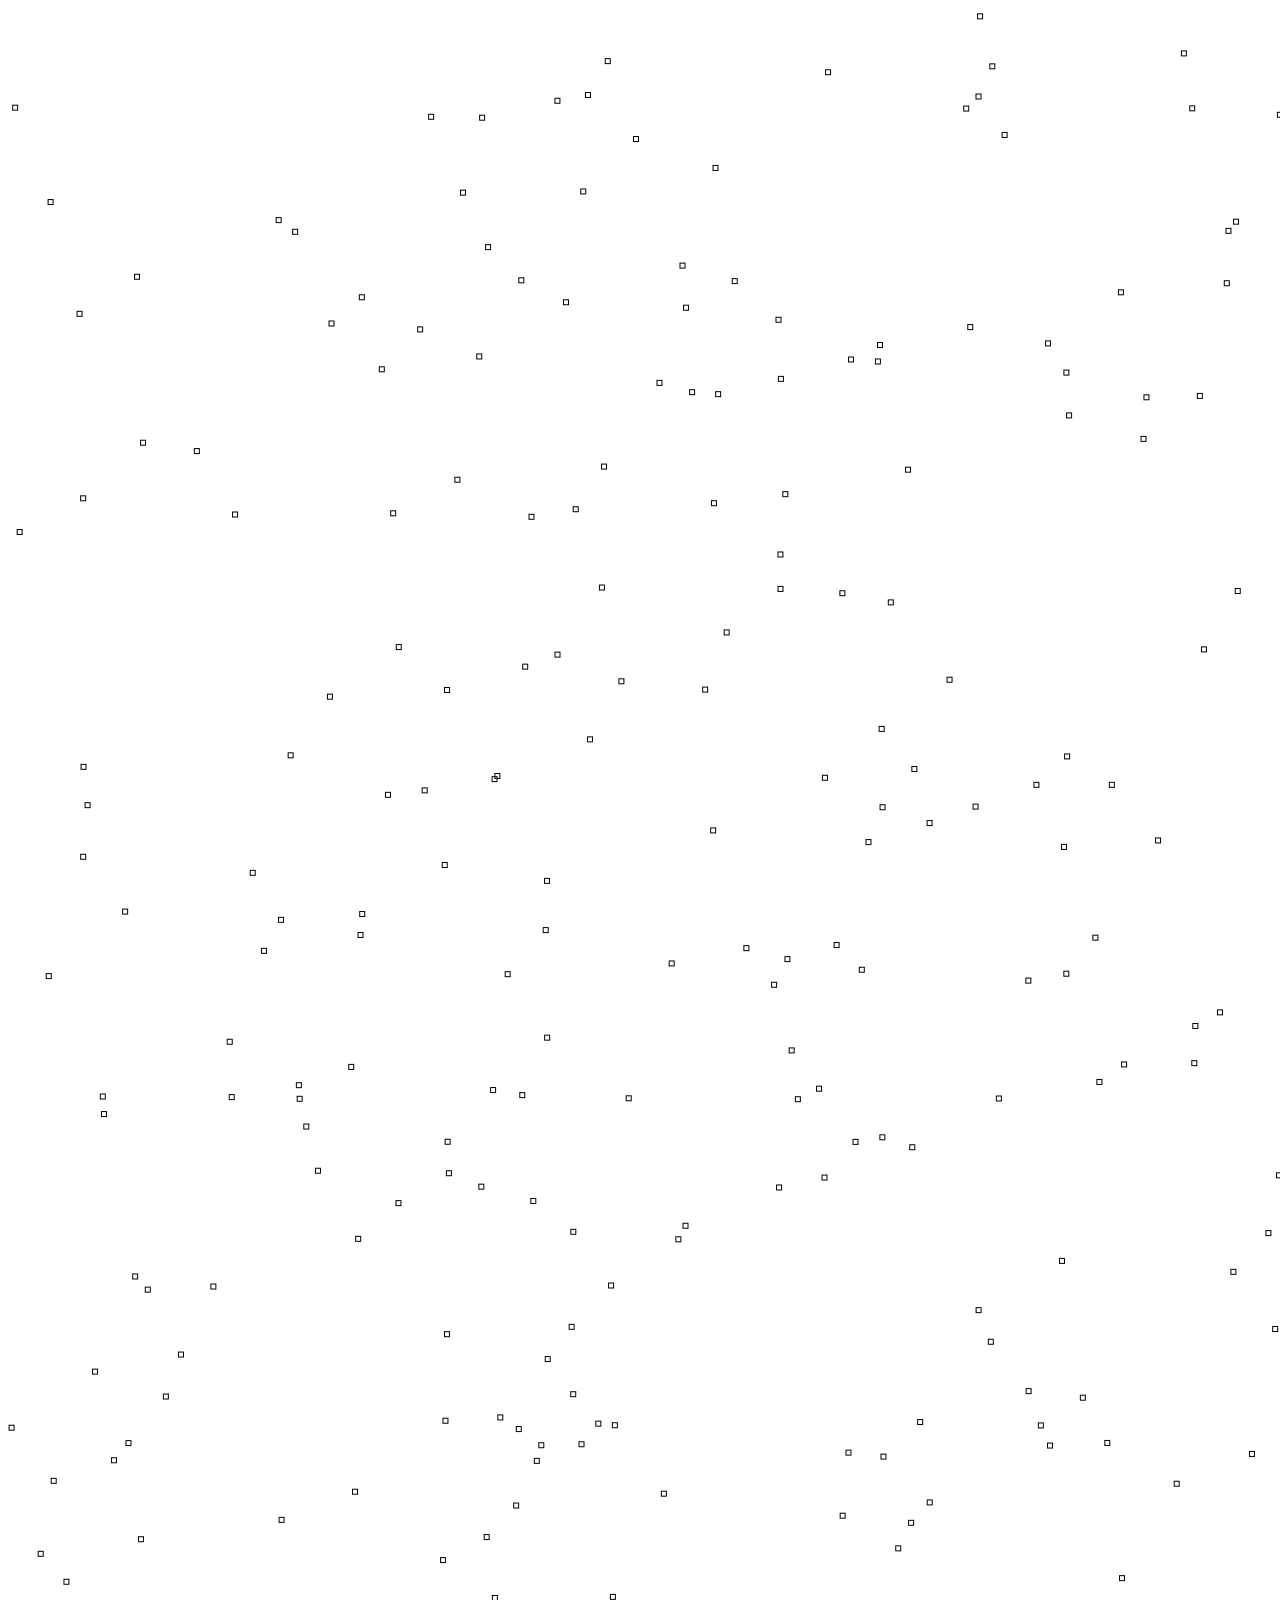
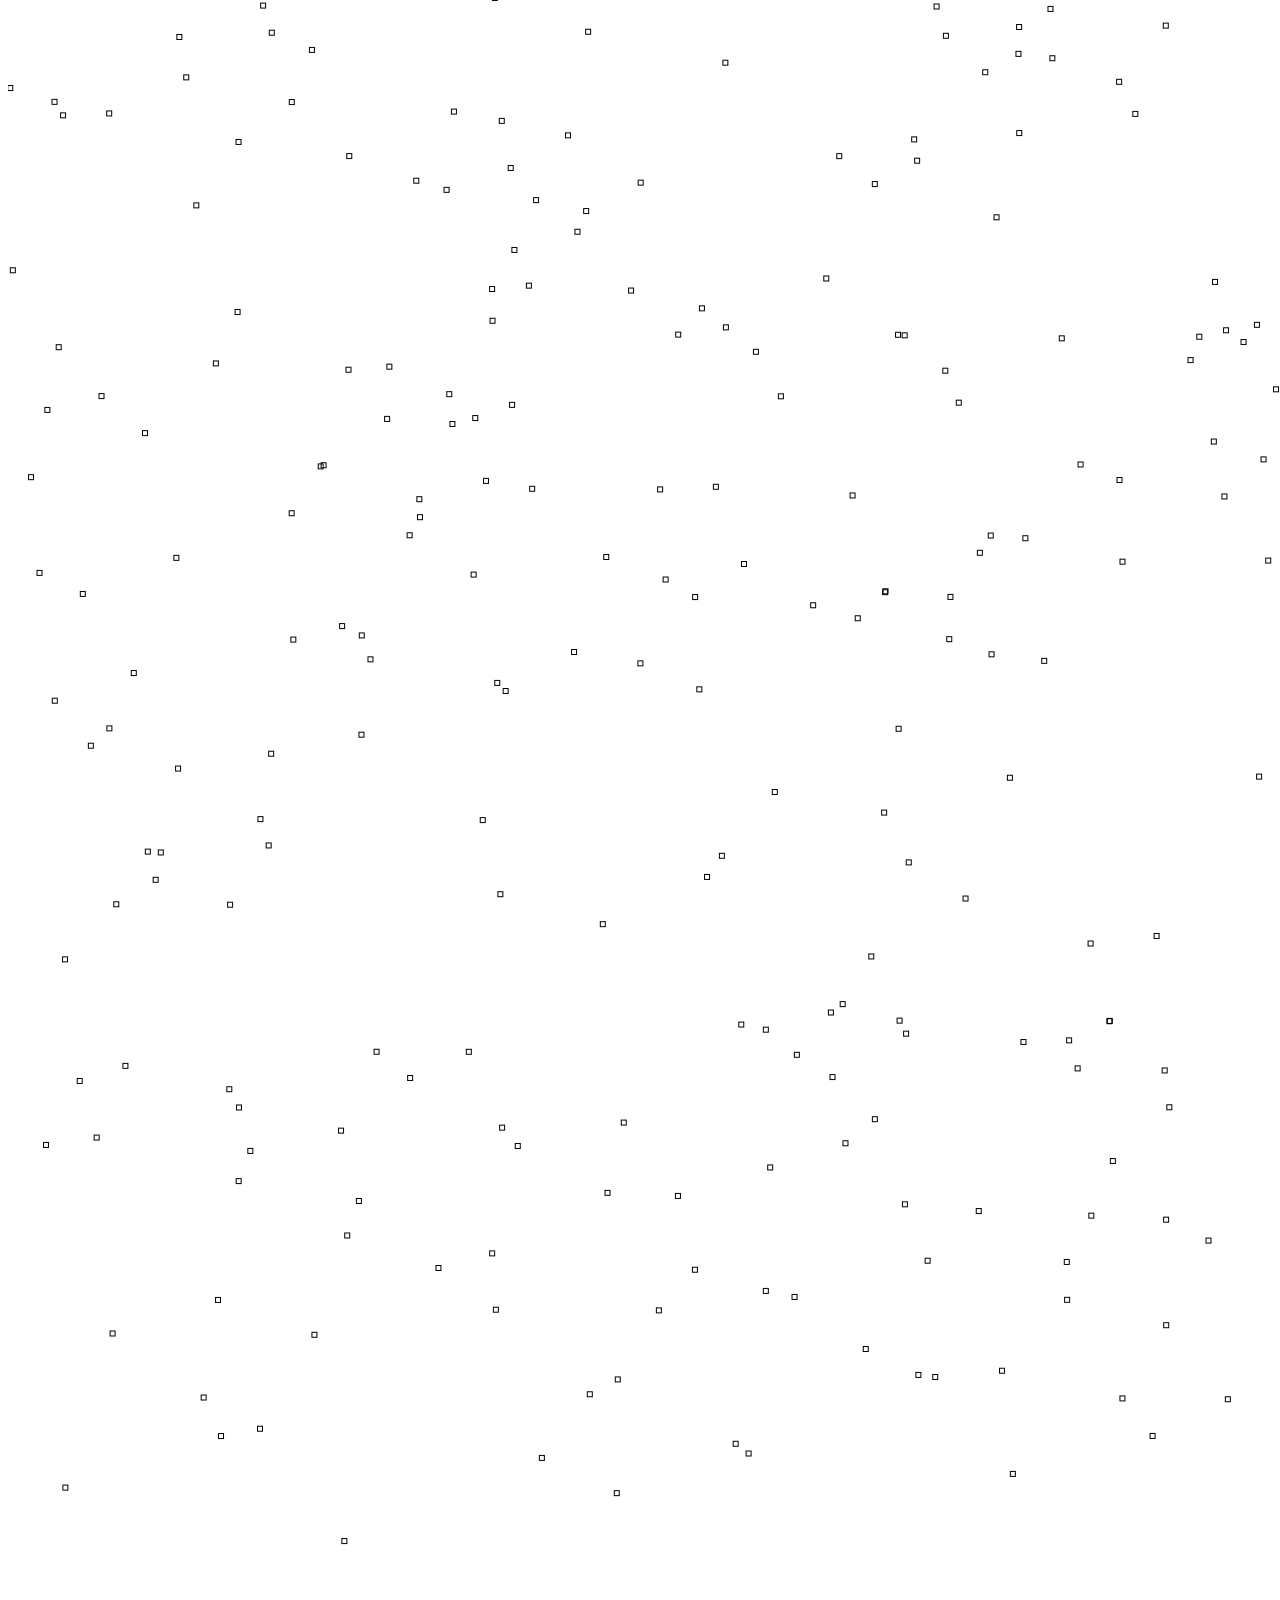
==== docs/index.html @ 8696055e "240224-2" ====
<!doctype html>
<html lang="ja">
  <head>
    <meta charset="utf-8">
    <meta name="viewport" content="width=device-width, initial-scale=1.0">
      <title>Aquarium</title>
  </head>
  <body>
    <!-- <h1>
      Hellow Aquarium!!
    </h1> -->
    <canvas id = "canvas" width="3200" height="3200">
      キャンバスの表示内容を説明する代替テキストです。
    </canvas>
    <script src="Src/main.js"></script>
  </body>
</html>
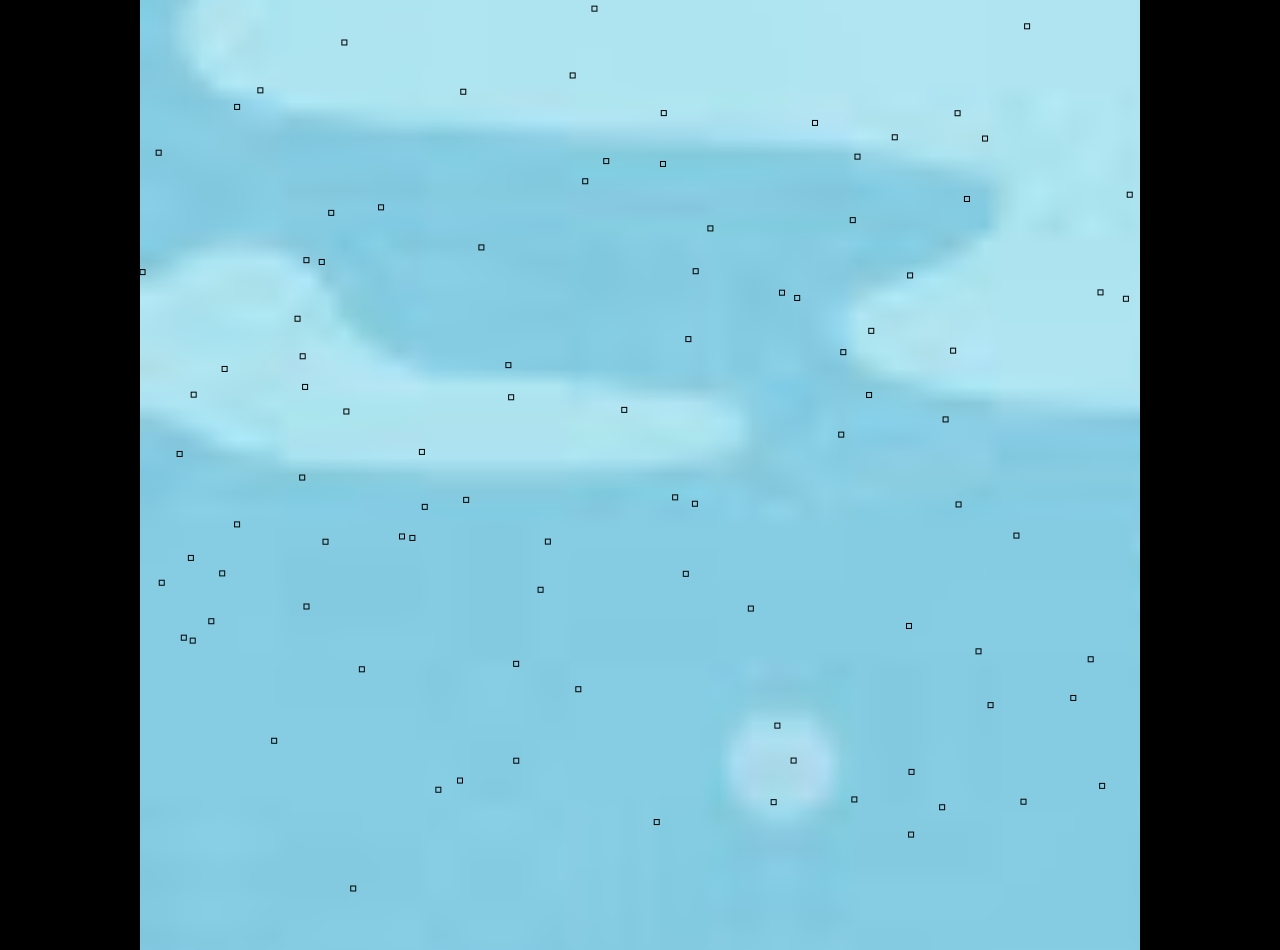
==== commit 0c599581: "240224-3" ====
--- a/docs/index.html
+++ b/docs/index.html
@@ -3,13 +3,14 @@
   <head>
     <meta charset="utf-8">
     <meta name="viewport" content="width=device-width, initial-scale=1.0">
+    <link rel="stylesheet" href="Src/main.css">
       <title>Aquarium</title>
   </head>
   <body>
     <!-- <h1>
       Hellow Aquarium!!
     </h1> -->
-    <canvas id = "canvas" width="3200" height="3200">
+    <canvas id = "canvas" width="1000" height="1000">
       キャンバスの表示内容を説明する代替テキストです。
     </canvas>
     <script src="Src/main.js"></script>
--- a/docs/Src/main.css
+++ b/docs/Src/main.css
@@ -0,0 +1,15 @@
+html, body {
+    margin: 0;
+    padding: 0;
+    background-color: #000; 
+  }
+  
+  canvas {
+    display: block;
+    position: absolute;
+    top: 0;
+    right: 0;
+    bottom: 0;
+    left: 0;
+    margin: auto;
+  }
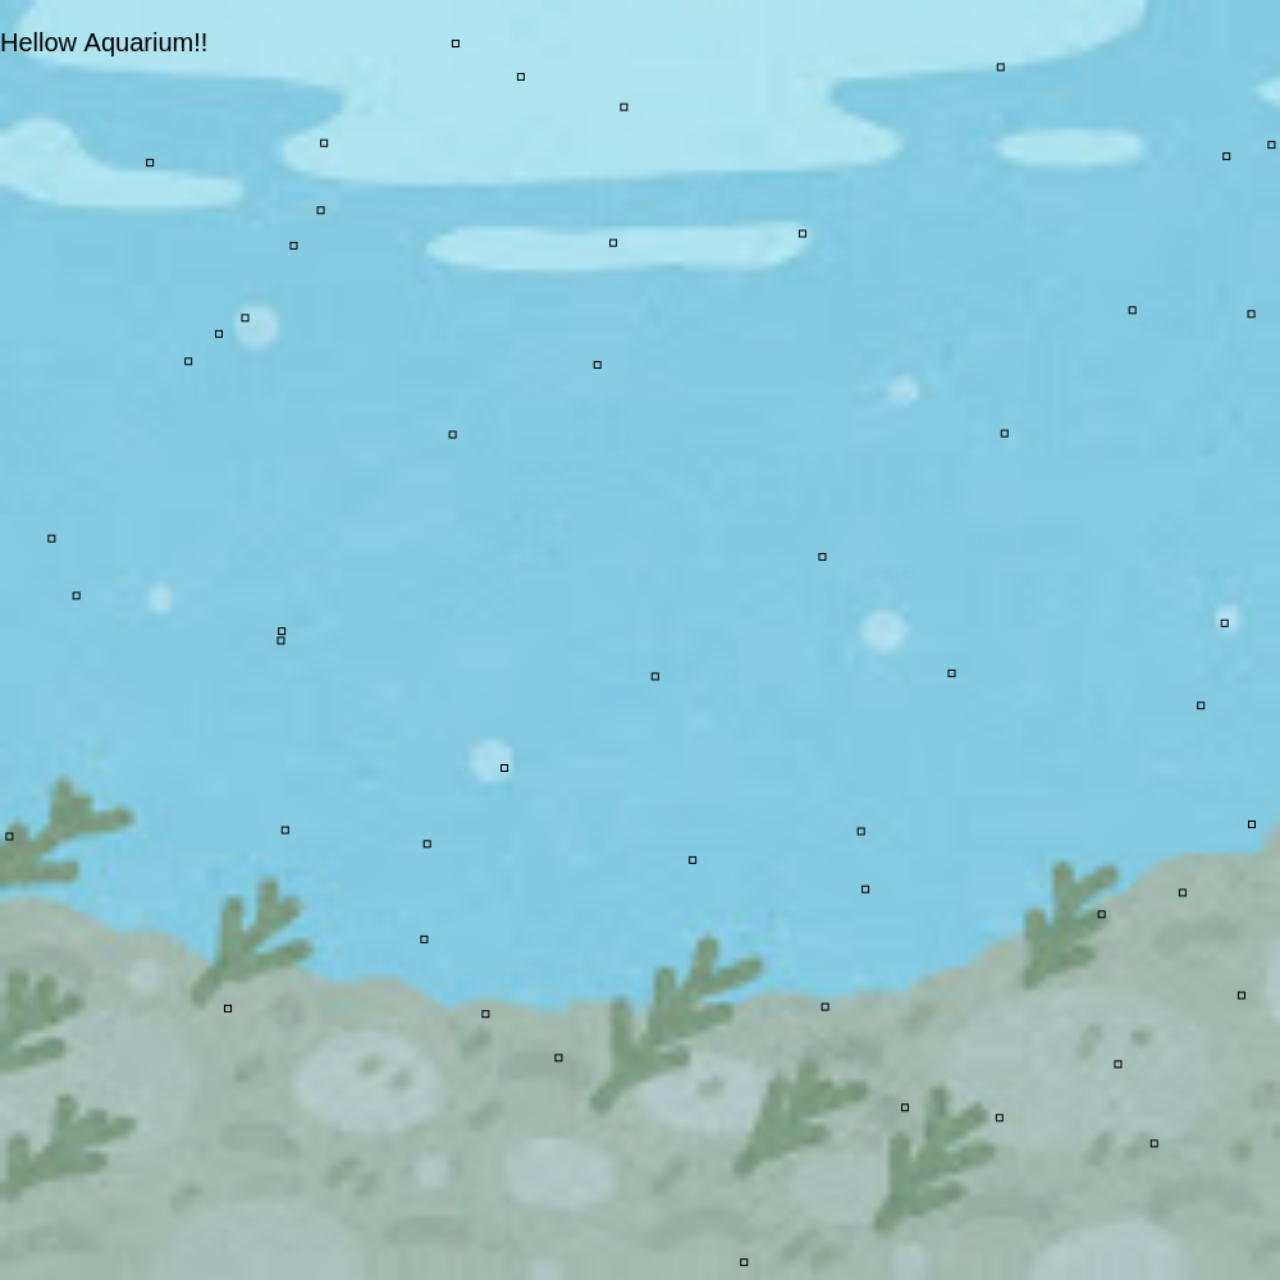
==== commit de556970: "240224-6" ====
--- a/docs/index.html
+++ b/docs/index.html
@@ -1,5 +1,5 @@
 <!doctype html>
-<html lang="ja">
+<html lang="en">
   <head>
     <meta charset="utf-8">
     <meta name="viewport" content="width=device-width, initial-scale=1.0">
@@ -11,7 +11,7 @@
       Hellow Aquarium!!
     </h1> -->
     <canvas id = "canvas" width="1000" height="1000">
-      キャンバスの表示内容を説明する代替テキストです。
+      Hellow Aquarium !!
     </canvas>
     <script src="Src/main.js"></script>
   </body>
--- a/docs/Src/main.css
+++ b/docs/Src/main.css
@@ -1,15 +1,13 @@
 html, body {
     margin: 0;
     padding: 0;
-    background-color: #000; 
+    background-color:gray; 
   }
   
   canvas {
     display: block;
-    position: absolute;
-    top: 0;
-    right: 0;
-    bottom: 0;
-    left: 0;
+    width: 100%;
+    height: 100%;
     margin: auto;
+    padding: auto;
   }
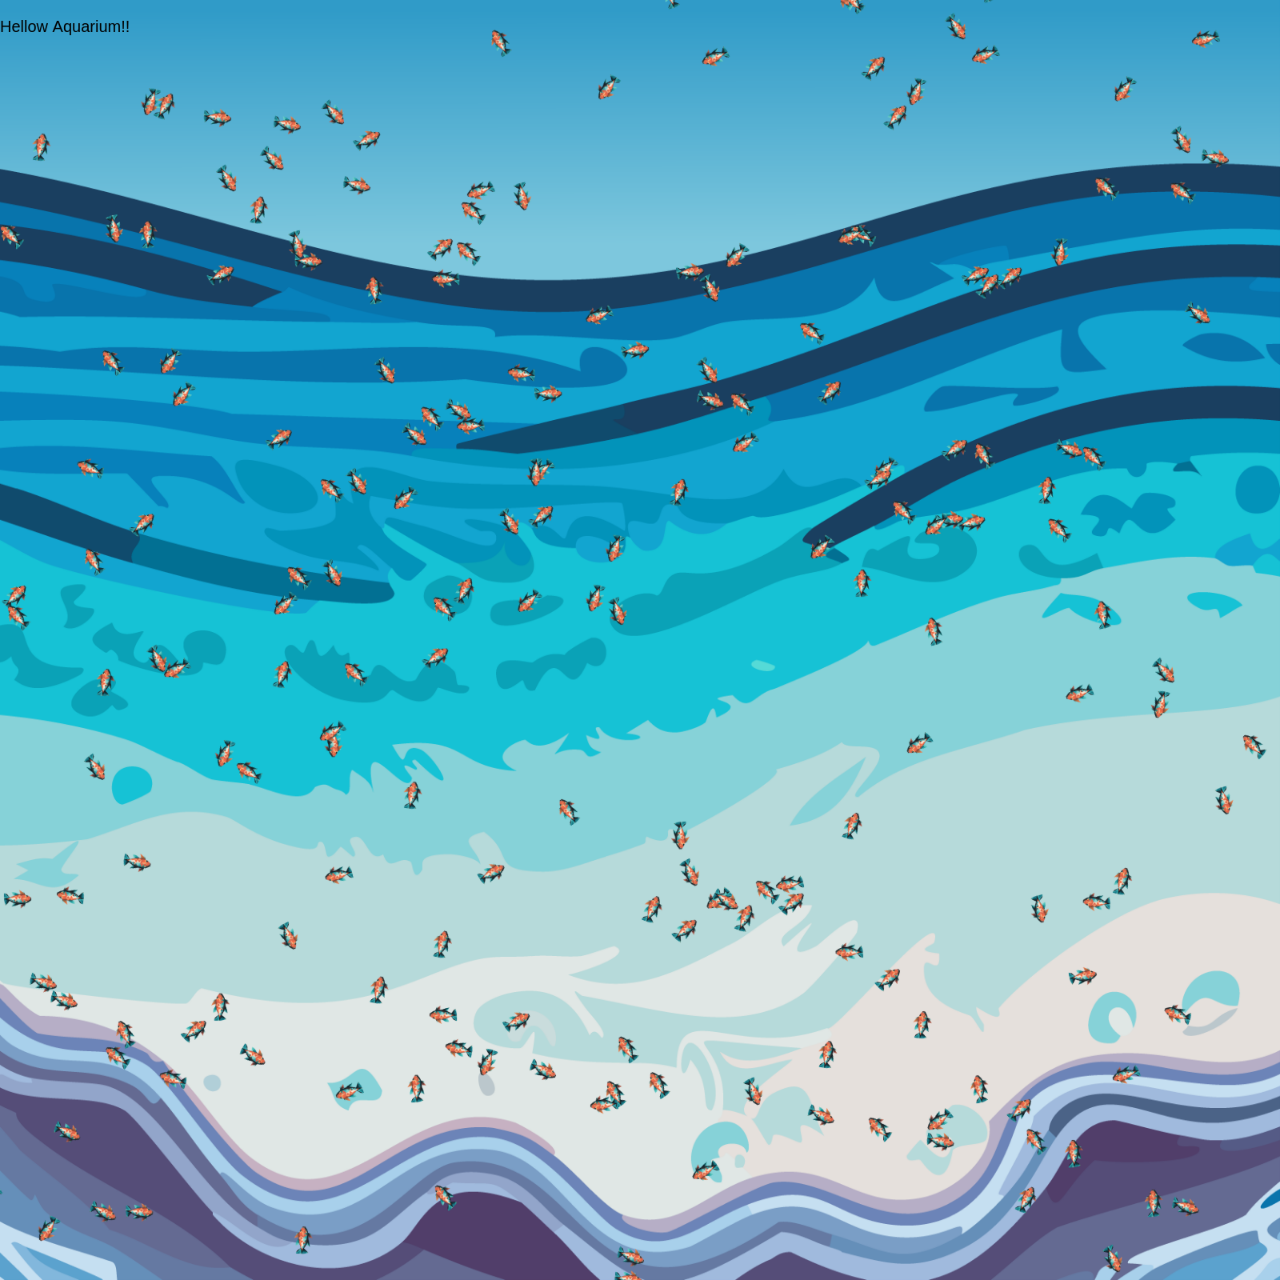
==== commit cfd3f85e: "240225" ====
--- a/docs/index.html
+++ b/docs/index.html
@@ -7,10 +7,7 @@
       <title>Aquarium</title>
   </head>
   <body>
-    <!-- <h1>
-      Hellow Aquarium!!
-    </h1> -->
-    <canvas id = "canvas" width="1000" height="1000">
+    <canvas id = "canvas" width=1600px height=1600px>
       Hellow Aquarium !!
     </canvas>
     <script src="Src/main.js"></script>
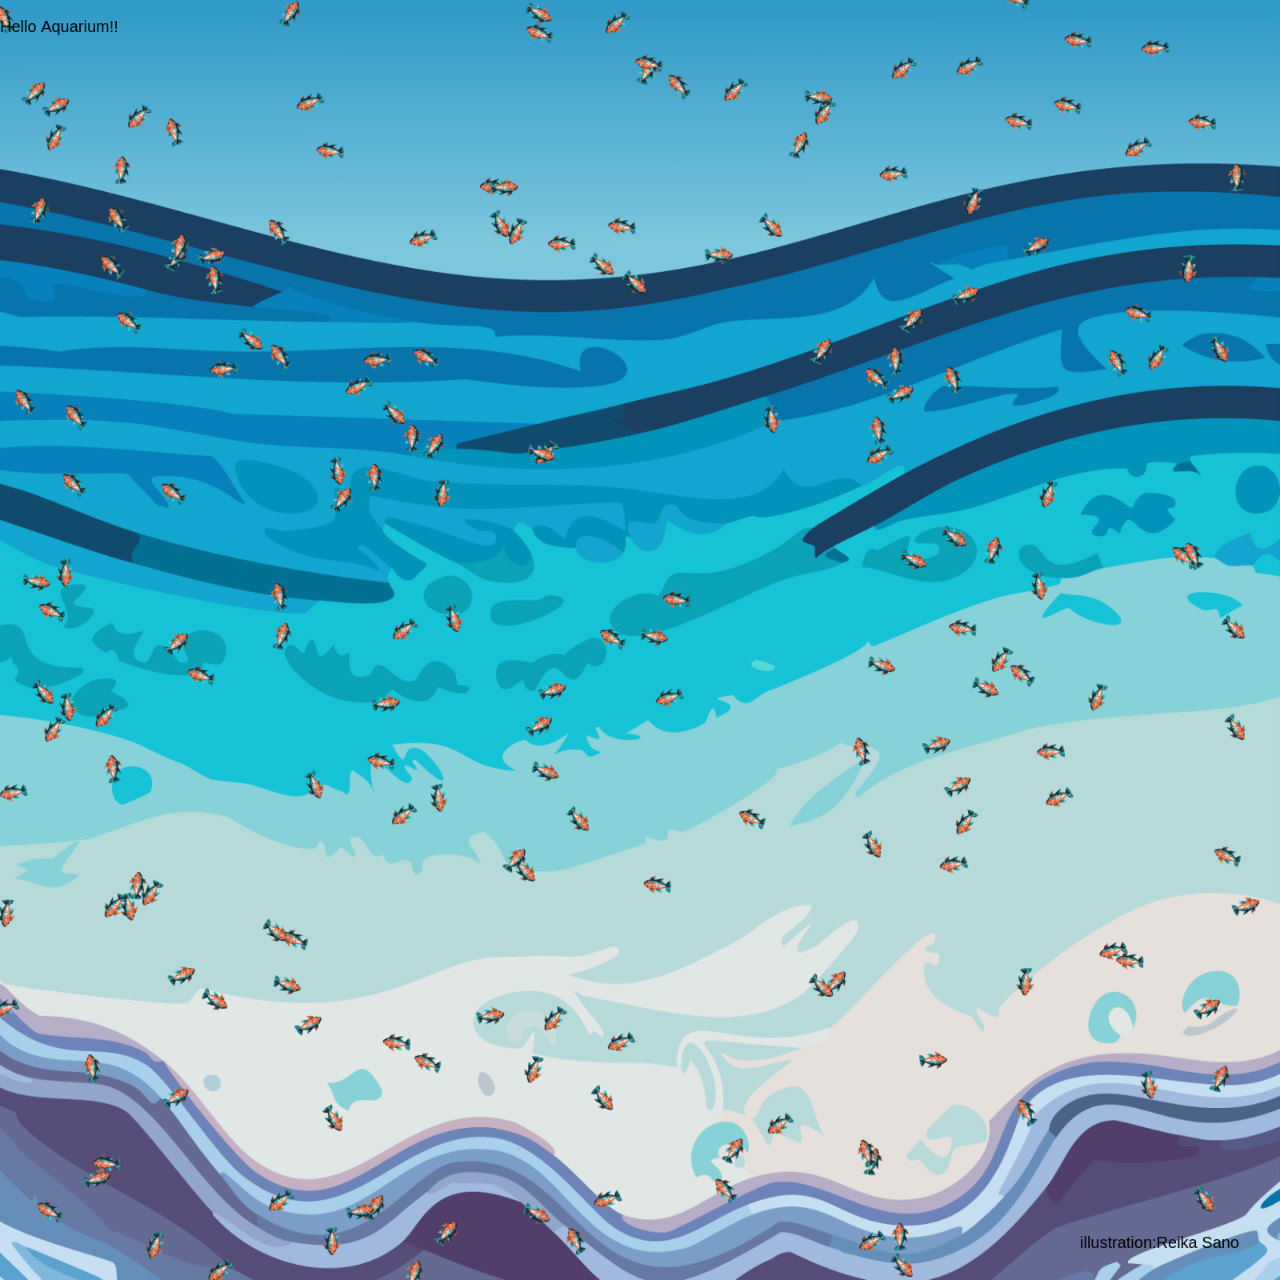
==== commit 055b0af5: "240225-4" ====
--- a/docs/index.html
+++ b/docs/index.html
@@ -8,7 +8,7 @@
   </head>
   <body>
     <canvas id = "canvas" width=1600px height=1600px>
-      Hellow Aquarium !!
+      Hello Aquarium !!
     </canvas>
     <script src="Src/main.js"></script>
   </body>
